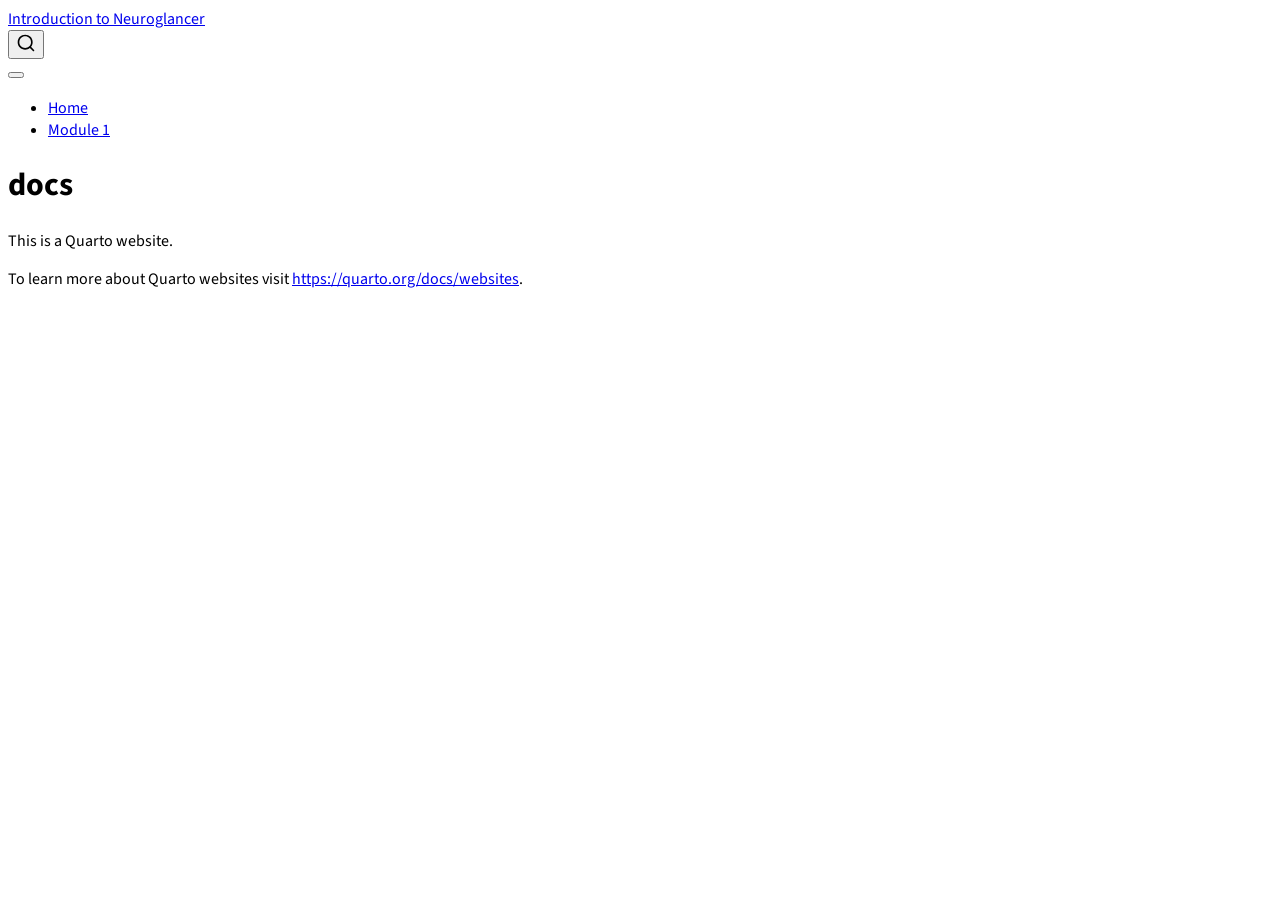
==== index.html @ 0a930d96 "Built site for gh-pages" ====
<!DOCTYPE html>
<html xmlns="http://www.w3.org/1999/xhtml" lang="en" xml:lang="en"><head>

<meta charset="utf-8">
<meta name="generator" content="quarto-1.9.38">

<meta name="viewport" content="width=device-width, initial-scale=1.0, user-scalable=yes">


<title>docs – Introduction to Neuroglancer</title>
<style>
/* Default styles provided by pandoc.
** See https://pandoc.org/MANUAL.html#variables-for-html for config info.
*/
code{white-space: pre-wrap;}
span.smallcaps{font-variant: small-caps;}
div.columns{display: flex; gap: min(4vw, 1.5em);}
div.column{flex: auto; overflow-x: auto;}
div.hanging-indent{margin-left: 1.5em; text-indent: -1.5em;}
ul.task-list{list-style: none;}
ul.task-list li input[type="checkbox"] {
  width: 0.8em;
  margin: 0 0.8em 0.2em -1em; /* quarto-specific, see https://github.com/quarto-dev/quarto-cli/issues/4556 */ 
  vertical-align: middle;
}
</style>


<script src="site_libs/quarto-nav/quarto-nav.js"></script>
<script src="site_libs/quarto-nav/headroom.min.js"></script>
<script src="site_libs/clipboard/clipboard.min.js"></script>
<script src="site_libs/quarto-search/autocomplete.umd.js"></script>
<script src="site_libs/quarto-search/fuse.min.js"></script>
<script src="site_libs/quarto-search/quarto-search.js"></script>
<meta name="quarto:offset" content="./">
<script src="site_libs/quarto-html/quarto.js" type="module"></script>
<script src="site_libs/quarto-html/tabsets/tabsets.js" type="module"></script>
<script src="site_libs/quarto-html/popper.min.js"></script>
<script src="site_libs/quarto-html/tippy.umd.min.js"></script>
<script src="site_libs/quarto-html/anchor.min.js"></script>
<link href="site_libs/quarto-html/tippy.css" rel="stylesheet">
<link href="site_libs/quarto-html/quarto-syntax-highlighting-15634bcf2e68342d4ad2dfa704d543f6.css" rel="stylesheet" id="quarto-text-highlighting-styles">
<script src="site_libs/bootstrap/bootstrap.min.js"></script>
<link href="site_libs/bootstrap/bootstrap-icons.css" rel="stylesheet">
<link href="site_libs/bootstrap/bootstrap-a0f9fd0d421825b736dc1bbcbcba2219.min.css" rel="stylesheet" append-hash="true" id="quarto-bootstrap" data-mode="light">
<script id="quarto-search-options" type="application/json">{
  "location": "navbar",
  "copy-button": false,
  "collapse-after": 3,
  "panel-placement": "end",
  "type": "overlay",
  "limit": 50,
  "keyboard-shortcut": [
    "f",
    "/",
    "s"
  ],
  "show-item-context": false,
  "language": {
    "search-no-results-text": "No results",
    "search-matching-documents-text": "matching documents",
    "search-copy-link-title": "Copy link to search",
    "search-hide-matches-text": "Hide additional matches",
    "search-more-match-text": "more match in this document",
    "search-more-matches-text": "more matches in this document",
    "search-clear-button-title": "Clear",
    "search-text-placeholder": "",
    "search-detached-cancel-button-title": "Cancel",
    "search-submit-button-title": "Submit",
    "search-label": "Search"
  }
}</script>


<link rel="stylesheet" href="styles.css">
</head>

<body class="nav-fixed quarto-light">

<div id="quarto-search-results"></div>
  <header id="quarto-header" class="headroom fixed-top">
    <nav class="navbar navbar-expand-lg " data-bs-theme="dark">
      <div class="navbar-container container-fluid">
      <div class="navbar-brand-container mx-auto">
    <a class="navbar-brand" href="./index.html">
    <span class="navbar-title">Introduction to Neuroglancer</span>
    </a>
  </div>
            <div id="quarto-search" class="" title="Search"></div>
          <button class="navbar-toggler" type="button" data-bs-toggle="collapse" data-bs-target="#navbarCollapse" aria-controls="navbarCollapse" role="menu" aria-expanded="false" aria-label="Toggle navigation" onclick="if (window.quartoToggleHeadroom) { window.quartoToggleHeadroom(); }">
  <span class="navbar-toggler-icon"></span>
</button>
          <div class="collapse navbar-collapse" id="navbarCollapse">
            <ul class="navbar-nav navbar-nav-scroll me-auto">
  <li class="nav-item">
    <a class="nav-link active" href="./index.html" aria-current="page"> 
<span class="menu-text">Home</span></a>
  </li>  
  <li class="nav-item">
    <a class="nav-link" href="./module-1.html"> 
<span class="menu-text">Module 1</span></a>
  </li>  
</ul>
          </div> <!-- /navcollapse -->
            <div class="quarto-navbar-tools">
</div>
      </div> <!-- /container-fluid -->
    </nav>
</header>
<!-- content -->
<div id="quarto-content" class="quarto-container page-columns page-rows-contents page-layout-article page-navbar">
<!-- sidebar -->
<!-- margin-sidebar -->
    <div id="quarto-margin-sidebar" class="sidebar margin-sidebar zindex-bottom">
        
    </div>
<!-- main -->
<main class="content" id="quarto-document-content">

<header id="title-block-header" class="quarto-title-block default">
<div class="quarto-title">
<h1 class="title">docs</h1>
</div>



<div class="quarto-title-meta">

    
  
    
  </div>
  


</header>


<p>This is a Quarto website.</p>
<p>To learn more about Quarto websites visit <a href="https://quarto.org/docs/websites" class="uri">https://quarto.org/docs/websites</a>.</p>



</main> <!-- /main -->
<script id="quarto-html-after-body" type="application/javascript">
  window.document.addEventListener("DOMContentLoaded", function (event) {
    const icon = "";
    const anchorJS = new window.AnchorJS();
    anchorJS.options = {
      placement: 'right',
      icon: icon
    };
    anchorJS.add('.anchored');
    const isCodeAnnotation = (el) => {
      for (const clz of el.classList) {
        if (clz.startsWith('code-annotation-')) {                     
          return true;
        }
      }
      return false;
    }
    const onCopySuccess = function(e) {
      // button target
      const button = e.trigger;
      // don't keep focus
      button.blur();
      // flash "checked"
      button.classList.add('code-copy-button-checked');
      var currentTitle = button.getAttribute("title");
      button.setAttribute("title", "Copied!");
      let tooltip;
      if (window.bootstrap) {
        button.setAttribute("data-bs-toggle", "tooltip");
        button.setAttribute("data-bs-placement", "left");
        button.setAttribute("data-bs-title", "Copied!");
        tooltip = new bootstrap.Tooltip(button, 
          { trigger: "manual", 
            customClass: "code-copy-button-tooltip",
            offset: [0, -8]});
        tooltip.show();    
      }
      setTimeout(function() {
        if (tooltip) {
          tooltip.hide();
          button.removeAttribute("data-bs-title");
          button.removeAttribute("data-bs-toggle");
          button.removeAttribute("data-bs-placement");
        }
        button.setAttribute("title", currentTitle);
        button.classList.remove('code-copy-button-checked');
      }, 1000);
      // clear code selection
      e.clearSelection();
    }
    const getTextToCopy = function(trigger) {
      const outerScaffold = trigger.parentElement.cloneNode(true);
      const codeEl = outerScaffold.querySelector('code');
      for (const childEl of codeEl.children) {
        if (isCodeAnnotation(childEl)) {
          childEl.remove();
        }
      }
      return codeEl.innerText;
    }
    const clipboard = new window.ClipboardJS('.code-copy-button:not([data-in-quarto-modal])', {
      text: getTextToCopy
    });
    clipboard.on('success', onCopySuccess);
    if (window.document.getElementById('quarto-embedded-source-code-modal')) {
      const clipboardModal = new window.ClipboardJS('.code-copy-button[data-in-quarto-modal]', {
        text: getTextToCopy,
        container: window.document.getElementById('quarto-embedded-source-code-modal')
      });
      clipboardModal.on('success', onCopySuccess);
    }
      var localhostRegex = new RegExp(/^(?:http|https):\/\/localhost\:?[0-9]*\//);
      var mailtoRegex = new RegExp(/^mailto:/);
        var filterRegex = new RegExp('/' + window.location.host + '/');
      var isInternal = (href) => {
          return filterRegex.test(href) || localhostRegex.test(href) || mailtoRegex.test(href);
      }
      // Inspect non-navigation links and adorn them if external
     var links = window.document.querySelectorAll('a[href]:not(.nav-link):not(.navbar-brand):not(.toc-action):not(.sidebar-link):not(.sidebar-item-toggle):not(.pagination-link):not(.no-external):not([aria-hidden]):not(.dropdown-item):not(.quarto-navigation-tool):not(.about-link)');
      for (var i=0; i<links.length; i++) {
        const link = links[i];
        if (!isInternal(link.href)) {
          // undo the damage that might have been done by quarto-nav.js in the case of
          // links that we want to consider external
          if (link.dataset.originalHref !== undefined) {
            link.href = link.dataset.originalHref;
          }
            // target, if specified
            link.setAttribute("target", "_blank");
            if (link.getAttribute("rel") === null) {
              link.setAttribute("rel", "noopener");
            }
        }
      }
    function tippyHover(el, contentFn, onTriggerFn, onUntriggerFn) {
      const config = {
        allowHTML: true,
        maxWidth: 500,
        delay: 100,
        arrow: false,
        appendTo: function(el) {
            return el.parentElement;
        },
        interactive: true,
        interactiveBorder: 10,
        theme: 'quarto',
        placement: 'bottom-start',
      };
      if (contentFn) {
        config.content = contentFn;
      }
      if (onTriggerFn) {
        config.onTrigger = onTriggerFn;
      }
      if (onUntriggerFn) {
        config.onUntrigger = onUntriggerFn;
      }
      window.tippy(el, config); 
    }
    const noterefs = window.document.querySelectorAll('a[role="doc-noteref"]');
    for (var i=0; i<noterefs.length; i++) {
      const ref = noterefs[i];
      tippyHover(ref, function() {
        // use id or data attribute instead here
        let href = ref.getAttribute('data-footnote-href') || ref.getAttribute('href');
        try { href = new URL(href).hash; } catch {}
        const id = href.replace(/^#\/?/, "");
        const note = window.document.getElementById(id);
        if (note) {
          return note.innerHTML;
        } else {
          return "";
        }
      });
    }
    const xrefs = window.document.querySelectorAll('a.quarto-xref');
    const processXRef = (id, note) => {
      // Strip column container classes
      const stripColumnClz = (el) => {
        el.classList.remove("page-full", "page-columns");
        if (el.children) {
          for (const child of el.children) {
            stripColumnClz(child);
          }
        }
      }
      stripColumnClz(note)
      if (id === null || id.startsWith('sec-')) {
        // Special case sections, only their first couple elements
        const container = document.createElement("div");
        if (note.children && note.children.length > 2) {
          container.appendChild(note.children[0].cloneNode(true));
          for (let i = 1; i < note.children.length; i++) {
            const child = note.children[i];
            if (child.tagName === "P" && child.innerText === "") {
              continue;
            } else {
              container.appendChild(child.cloneNode(true));
              break;
            }
          }
          if (window.Quarto?.typesetMath) {
            window.Quarto.typesetMath(container);
          }
          return container.innerHTML
        } else {
          if (window.Quarto?.typesetMath) {
            window.Quarto.typesetMath(note);
          }
          return note.innerHTML;
        }
      } else {
        // Remove any anchor links if they are present
        const anchorLink = note.querySelector('a.anchorjs-link');
        if (anchorLink) {
          anchorLink.remove();
        }
        if (window.Quarto?.typesetMath) {
          window.Quarto.typesetMath(note);
        }
        if (note.classList.contains("callout")) {
          return note.outerHTML;
        } else {
          return note.innerHTML;
        }
      }
    }
    for (var i=0; i<xrefs.length; i++) {
      const xref = xrefs[i];
      tippyHover(xref, undefined, function(instance) {
        instance.disable();
        let url = xref.getAttribute('href');
        let hash = undefined; 
        if (url.startsWith('#')) {
          hash = url;
        } else {
          try { hash = new URL(url).hash; } catch {}
        }
        if (hash) {
          const id = hash.replace(/^#\/?/, "");
          const note = window.document.getElementById(id);
          if (note !== null) {
            try {
              const html = processXRef(id, note.cloneNode(true));
              instance.setContent(html);
            } finally {
              instance.enable();
              instance.show();
            }
          } else {
            // See if we can fetch this
            fetch(url.split('#')[0])
            .then(res => res.text())
            .then(html => {
              const parser = new DOMParser();
              const htmlDoc = parser.parseFromString(html, "text/html");
              const note = htmlDoc.getElementById(id);
              if (note !== null) {
                const html = processXRef(id, note);
                instance.setContent(html);
              } 
            }).finally(() => {
              instance.enable();
              instance.show();
            });
          }
        } else {
          // See if we can fetch a full url (with no hash to target)
          // This is a special case and we should probably do some content thinning / targeting
          fetch(url)
          .then(res => res.text())
          .then(html => {
            const parser = new DOMParser();
            const htmlDoc = parser.parseFromString(html, "text/html");
            const note = htmlDoc.querySelector('main.content');
            if (note !== null) {
              // This should only happen for chapter cross references
              // (since there is no id in the URL)
              // remove the first header
              if (note.children.length > 0 && note.children[0].tagName === "HEADER") {
                note.children[0].remove();
              }
              const html = processXRef(null, note);
              instance.setContent(html);
            } 
          }).finally(() => {
            instance.enable();
            instance.show();
          });
        }
      }, function(instance) {
      });
    }
        let selectedAnnoteEl;
        const selectorForAnnotation = ( cell, annotation) => {
          let cellAttr = 'data-code-cell="' + cell + '"';
          let lineAttr = 'data-code-annotation="' +  annotation + '"';
          const selector = 'span[' + cellAttr + '][' + lineAttr + ']';
          return selector;
        }
        const selectCodeLines = (annoteEl) => {
          const doc = window.document;
          const targetCell = annoteEl.getAttribute("data-target-cell");
          const targetAnnotation = annoteEl.getAttribute("data-target-annotation");
          const annoteSpan = window.document.querySelector(selectorForAnnotation(targetCell, targetAnnotation));
          const lines = annoteSpan.getAttribute("data-code-lines").split(",");
          const lineIds = lines.map((line) => {
            return targetCell + "-" + line;
          })
          let top = null;
          let height = null;
          let parent = null;
          if (lineIds.length > 0) {
              //compute the position of the single el (top and bottom and make a div)
              const el = window.document.getElementById(lineIds[0]);
              top = el.offsetTop;
              height = el.offsetHeight;
              parent = el.parentElement.parentElement;
            if (lineIds.length > 1) {
              const lastEl = window.document.getElementById(lineIds[lineIds.length - 1]);
              const bottom = lastEl.offsetTop + lastEl.offsetHeight;
              height = bottom - top;
            }
            if (top !== null && height !== null && parent !== null) {
              // cook up a div (if necessary) and position it 
              let div = window.document.getElementById("code-annotation-line-highlight");
              if (div === null) {
                div = window.document.createElement("div");
                div.setAttribute("id", "code-annotation-line-highlight");
                div.style.position = 'absolute';
                parent.appendChild(div);
              }
              div.style.top = top - 2 + "px";
              div.style.height = height + 4 + "px";
              div.style.left = 0;
              let gutterDiv = window.document.getElementById("code-annotation-line-highlight-gutter");
              if (gutterDiv === null) {
                gutterDiv = window.document.createElement("div");
                gutterDiv.setAttribute("id", "code-annotation-line-highlight-gutter");
                gutterDiv.style.position = 'absolute';
                const codeCell = window.document.getElementById(targetCell);
                const gutter = codeCell.querySelector('.code-annotation-gutter');
                gutter.appendChild(gutterDiv);
              }
              gutterDiv.style.top = top - 2 + "px";
              gutterDiv.style.height = height + 4 + "px";
            }
            selectedAnnoteEl = annoteEl;
          }
        };
        const unselectCodeLines = () => {
          const elementsIds = ["code-annotation-line-highlight", "code-annotation-line-highlight-gutter"];
          elementsIds.forEach((elId) => {
            const div = window.document.getElementById(elId);
            if (div) {
              div.remove();
            }
          });
          selectedAnnoteEl = undefined;
        };
          // Handle positioning of the toggle
      window.addEventListener(
        "resize",
        throttle(() => {
          elRect = undefined;
          if (selectedAnnoteEl) {
            selectCodeLines(selectedAnnoteEl);
          }
        }, 10)
      );
      function throttle(fn, ms) {
      let throttle = false;
      let timer;
        return (...args) => {
          if(!throttle) { // first call gets through
              fn.apply(this, args);
              throttle = true;
          } else { // all the others get throttled
              if(timer) clearTimeout(timer); // cancel #2
              timer = setTimeout(() => {
                fn.apply(this, args);
                timer = throttle = false;
              }, ms);
          }
        };
      }
        // Attach click handler to the DT
        const annoteDls = window.document.querySelectorAll('dt[data-target-cell]');
        for (const annoteDlNode of annoteDls) {
          annoteDlNode.addEventListener('click', (event) => {
            const clickedEl = event.target;
            if (clickedEl !== selectedAnnoteEl) {
              unselectCodeLines();
              const activeEl = window.document.querySelector('dt[data-target-cell].code-annotation-active');
              if (activeEl) {
                activeEl.classList.remove('code-annotation-active');
              }
              selectCodeLines(clickedEl);
              clickedEl.classList.add('code-annotation-active');
            } else {
              // Unselect the line
              unselectCodeLines();
              clickedEl.classList.remove('code-annotation-active');
            }
          });
        }
    const findCites = (el) => {
      const parentEl = el.parentElement;
      if (parentEl) {
        const cites = parentEl.dataset.cites;
        if (cites) {
          return {
            el,
            cites: cites.split(' ')
          };
        } else {
          return findCites(el.parentElement)
        }
      } else {
        return undefined;
      }
    };
    var bibliorefs = window.document.querySelectorAll('a[role="doc-biblioref"]');
    for (var i=0; i<bibliorefs.length; i++) {
      const ref = bibliorefs[i];
      const citeInfo = findCites(ref);
      if (citeInfo) {
        tippyHover(citeInfo.el, function() {
          var popup = window.document.createElement('div');
          citeInfo.cites.forEach(function(cite) {
            var citeDiv = window.document.createElement('div');
            citeDiv.classList.add('hanging-indent');
            citeDiv.classList.add('csl-entry');
            var biblioDiv = window.document.getElementById('ref-' + cite);
            if (biblioDiv) {
              citeDiv.innerHTML = biblioDiv.innerHTML;
            }
            popup.appendChild(citeDiv);
          });
          return popup.innerHTML;
        });
      }
    }
  });
  </script>
</div> <!-- /content -->




</body></html>
---- site_libs/quarto-html/tippy.css ----
.tippy-box[data-animation=fade][data-state=hidden]{opacity:0}[data-tippy-root]{max-width:calc(100vw - 10px)}.tippy-box{position:relative;background-color:#333;color:#fff;border-radius:4px;font-size:14px;line-height:1.4;white-space:normal;outline:0;transition-property:transform,visibility,opacity}.tippy-box[data-placement^=top]>.tippy-arrow{bottom:0}.tippy-box[data-placement^=top]>.tippy-arrow:before{bottom:-7px;left:0;border-width:8px 8px 0;border-top-color:initial;transform-origin:center top}.tippy-box[data-placement^=bottom]>.tippy-arrow{top:0}.tippy-box[data-placement^=bottom]>.tippy-arrow:before{top:-7px;left:0;border-width:0 8px 8px;border-bottom-color:initial;transform-origin:center bottom}.tippy-box[data-placement^=left]>.tippy-arrow{right:0}.tippy-box[data-placement^=left]>.tippy-arrow:before{border-width:8px 0 8px 8px;border-left-color:initial;right:-7px;transform-origin:center left}.tippy-box[data-placement^=right]>.tippy-arrow{left:0}.tippy-box[data-placement^=right]>.tippy-arrow:before{left:-7px;border-width:8px 8px 8px 0;border-right-color:initial;transform-origin:center right}.tippy-box[data-inertia][data-state=visible]{transition-timing-function:cubic-bezier(.54,1.5,.38,1.11)}.tippy-arrow{width:16px;height:16px;color:#333}.tippy-arrow:before{content:"";position:absolute;border-color:transparent;border-style:solid}.tippy-content{position:relative;padding:5px 9px;z-index:1}
---- site_libs/quarto-html/quarto-syntax-highlighting-15634bcf2e68342d4ad2dfa704d543f6.css ----
/* quarto syntax highlight colors */
:root {
  --quarto-hl-ot-color: #003B4F;
  --quarto-hl-at-color: #657422;
  --quarto-hl-ss-color: #20794D;
  --quarto-hl-an-color: #5E5E5E;
  --quarto-hl-fu-color: #4758AB;
  --quarto-hl-st-color: #20794D;
  --quarto-hl-cf-color: #003B4F;
  --quarto-hl-op-color: #5E5E5E;
  --quarto-hl-er-color: #AD0000;
  --quarto-hl-bn-color: #AD0000;
  --quarto-hl-al-color: #AD0000;
  --quarto-hl-va-color: #111111;
  --quarto-hl-bu-color: inherit;
  --quarto-hl-ex-color: inherit;
  --quarto-hl-pp-color: #AD0000;
  --quarto-hl-in-color: #5E5E5E;
  --quarto-hl-vs-color: #20794D;
  --quarto-hl-wa-color: #5E5E5E;
  --quarto-hl-do-color: #5E5E5E;
  --quarto-hl-im-color: #00769E;
  --quarto-hl-ch-color: #20794D;
  --quarto-hl-dt-color: #AD0000;
  --quarto-hl-fl-color: #AD0000;
  --quarto-hl-co-color: #5E5E5E;
  --quarto-hl-cv-color: #5E5E5E;
  --quarto-hl-cn-color: #8f5902;
  --quarto-hl-sc-color: #5E5E5E;
  --quarto-hl-dv-color: #AD0000;
  --quarto-hl-kw-color: #003B4F;
}

/* other quarto variables */
:root {
  --quarto-font-monospace: SFMono-Regular, Menlo, Monaco, Consolas, "Liberation Mono", "Courier New", monospace;
}

/* syntax highlight based on Pandoc's rules */
pre > code.sourceCode > span {
  color: #003B4F;
}

code.sourceCode > span {
  color: #003B4F;
}

div.sourceCode,
div.sourceCode pre.sourceCode {
  color: #003B4F;
}

/* Normal */
code span {
  color: #003B4F;
}

/* Alert */
code span.al {
  color: #AD0000;
  font-style: inherit;
}

/* Annotation */
code span.an {
  color: #5E5E5E;
  font-style: inherit;
}

/* Attribute */
code span.at {
  color: #657422;
  font-style: inherit;
}

/* BaseN */
code span.bn {
  color: #AD0000;
  font-style: inherit;
}

/* BuiltIn */
code span.bu {
  font-style: inherit;
}

/* ControlFlow */
code span.cf {
  color: #003B4F;
  font-weight: bold;
  font-style: inherit;
}

/* Char */
code span.ch {
  color: #20794D;
  font-style: inherit;
}

/* Constant */
code span.cn {
  color: #8f5902;
  font-style: inherit;
}

/* Comment */
code span.co {
  color: #5E5E5E;
  font-style: inherit;
}

/* CommentVar */
code span.cv {
  color: #5E5E5E;
  font-style: italic;
}

/* Documentation */
code span.do {
  color: #5E5E5E;
  font-style: italic;
}

/* DataType */
code span.dt {
  color: #AD0000;
  font-style: inherit;
}

/* DecVal */
code span.dv {
  color: #AD0000;
  font-style: inherit;
}

/* Error */
code span.er {
  color: #AD0000;
  font-style: inherit;
}

/* Extension */
code span.ex {
  font-style: inherit;
}

/* Float */
code span.fl {
  color: #AD0000;
  font-style: inherit;
}

/* Function */
code span.fu {
  color: #4758AB;
  font-style: inherit;
}

/* Import */
code span.im {
  color: #00769E;
  font-style: inherit;
}

/* Information */
code span.in {
  color: #5E5E5E;
  font-style: inherit;
}

/* Keyword */
code span.kw {
  color: #003B4F;
  font-weight: bold;
  font-style: inherit;
}

/* Operator */
code span.op {
  color: #5E5E5E;
  font-style: inherit;
}

/* Other */
code span.ot {
  color: #003B4F;
  font-style: inherit;
}

/* Preprocessor */
code span.pp {
  color: #AD0000;
  font-style: inherit;
}

/* SpecialChar */
code span.sc {
  color: #5E5E5E;
  font-style: inherit;
}

/* SpecialString */
code span.ss {
  color: #20794D;
  font-style: inherit;
}

/* String */
code span.st {
  color: #20794D;
  font-style: inherit;
}

/* Variable */
code span.va {
  color: #111111;
  font-style: inherit;
}

/* VerbatimString */
code span.vs {
  color: #20794D;
  font-style: inherit;
}

/* Warning */
code span.wa {
  color: #5E5E5E;
  font-style: italic;
}

.prevent-inlining {
  content: "</";
}

/*# sourceMappingURL=f23921c56f73e400b49028c9186a1aa0.css.map */
---- styles.css ----
/* css styles */

/* import fonts */
@import url('https://fonts.googleapis.com/css2?family=Source+Sans+3:ital,wght@0,400;0,600;0,700;1,400;1,600&display=swap');

body {
  font-family: "Source Sans 3", system-ui, -apple-system, "Segoe UI", sans-serif;
}


/* Student-task callout (matches the PDF "task" box: warm tint + left accent bar,
   auto-numbered "Task N.") */
body { counter-reset: taskcounter; }
.task {
  background: #FAEEDA;
  border-left: 4px solid #BA7517;
  border-radius: 0;
  padding: 0.6rem 0.9rem;
  margin: 1rem 0;
  counter-increment: taskcounter;
}
.task > :first-child { margin-top: 0; }
.task > :last-child { margin-bottom: 0; }
.task > :first-child::before {
  content: "Task " counter(taskcounter) ". ";
  font-weight: 600;
}


/* all formats */

.print-only {
  display: none;
}
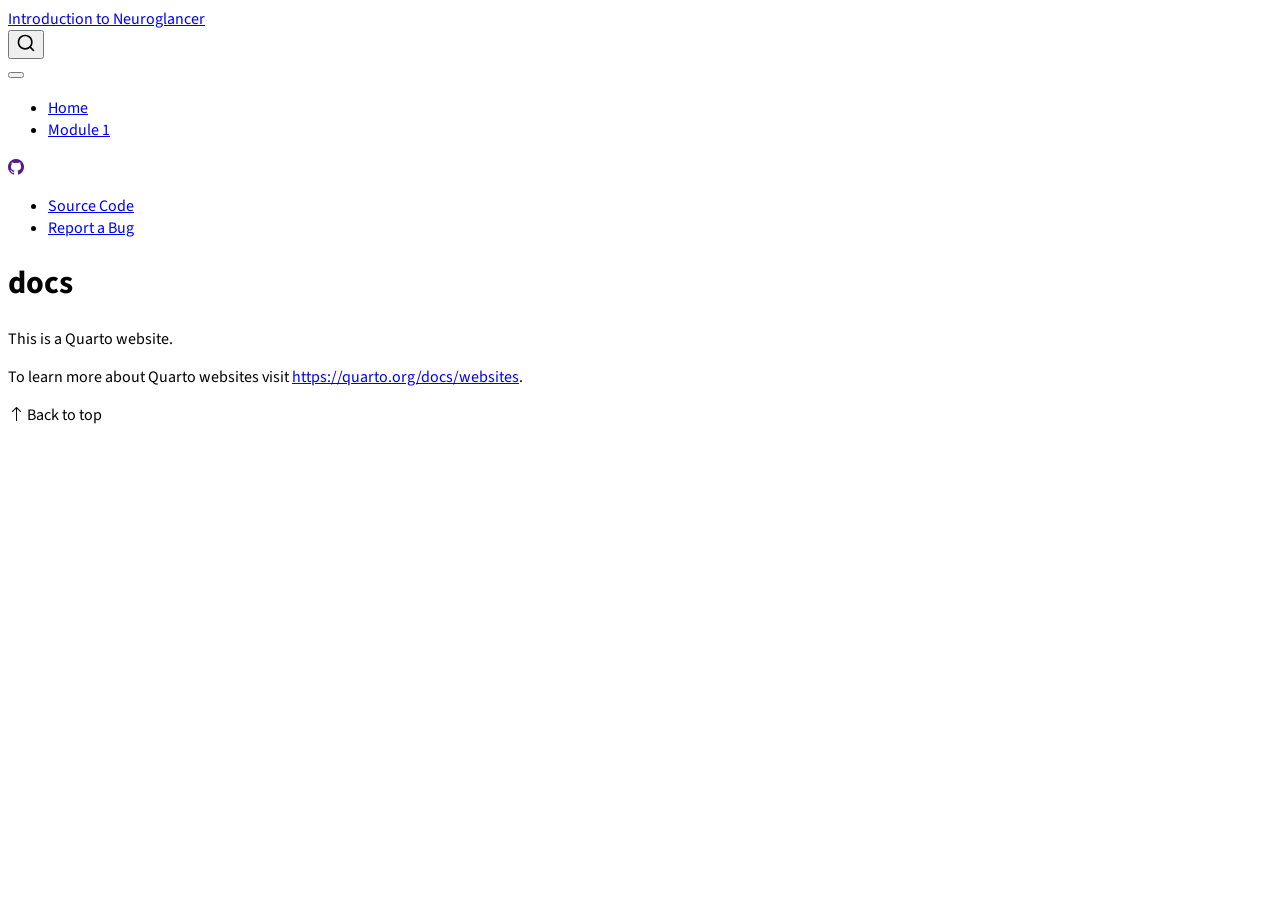
==== commit 0f2d21ae: "Built site for gh-pages" ====
--- a/index.html
+++ b/index.html
@@ -103,6 +103,21 @@
 </ul>
           </div> <!-- /navcollapse -->
             <div class="quarto-navbar-tools">
+    <div class="dropdown">
+      <a href="" title="" id="quarto-navigation-tool-dropdown-0" class="quarto-navigation-tool dropdown-toggle px-1" data-bs-toggle="dropdown" aria-expanded="false" role="link" aria-label=""><i class="bi bi-github"></i></a>
+      <ul class="dropdown-menu" aria-labelledby="quarto-navigation-tool-dropdown-0">
+          <li>
+            <a class="dropdown-item quarto-navbar-tools-item" href="https://github.com/AllenInstitute/Introduction_to_Neuroglancer">
+            Source Code
+            </a>
+          </li>
+          <li>
+            <a class="dropdown-item quarto-navbar-tools-item" href="https://github.com/AllenInstitute/Introduction_to_Neuroglancer/issues">
+            Report a Bug
+            </a>
+          </li>
+      </ul>
+    </div>
 </div>
       </div> <!-- /container-fluid -->
     </nav>
@@ -141,7 +156,7 @@
 
 
 
-</main> <!-- /main -->
+<a onclick="window.scrollTo(0, 0); return false;" role="button" id="quarto-back-to-top"><i class="bi bi-arrow-up"></i> Back to top</a></main> <!-- /main -->
 <script id="quarto-html-after-body" type="application/javascript">
   window.document.addEventListener("DOMContentLoaded", function (event) {
     const icon = "";
@@ -215,7 +230,7 @@
     }
       var localhostRegex = new RegExp(/^(?:http|https):\/\/localhost\:?[0-9]*\//);
       var mailtoRegex = new RegExp(/^mailto:/);
-        var filterRegex = new RegExp('/' + window.location.host + '/');
+        var filterRegex = new RegExp("https:\/\/AllenInstitute\.github\.io\/Introduction_to_Neuroglancer\/");
       var isInternal = (href) => {
           return filterRegex.test(href) || localhostRegex.test(href) || mailtoRegex.test(href);
       }
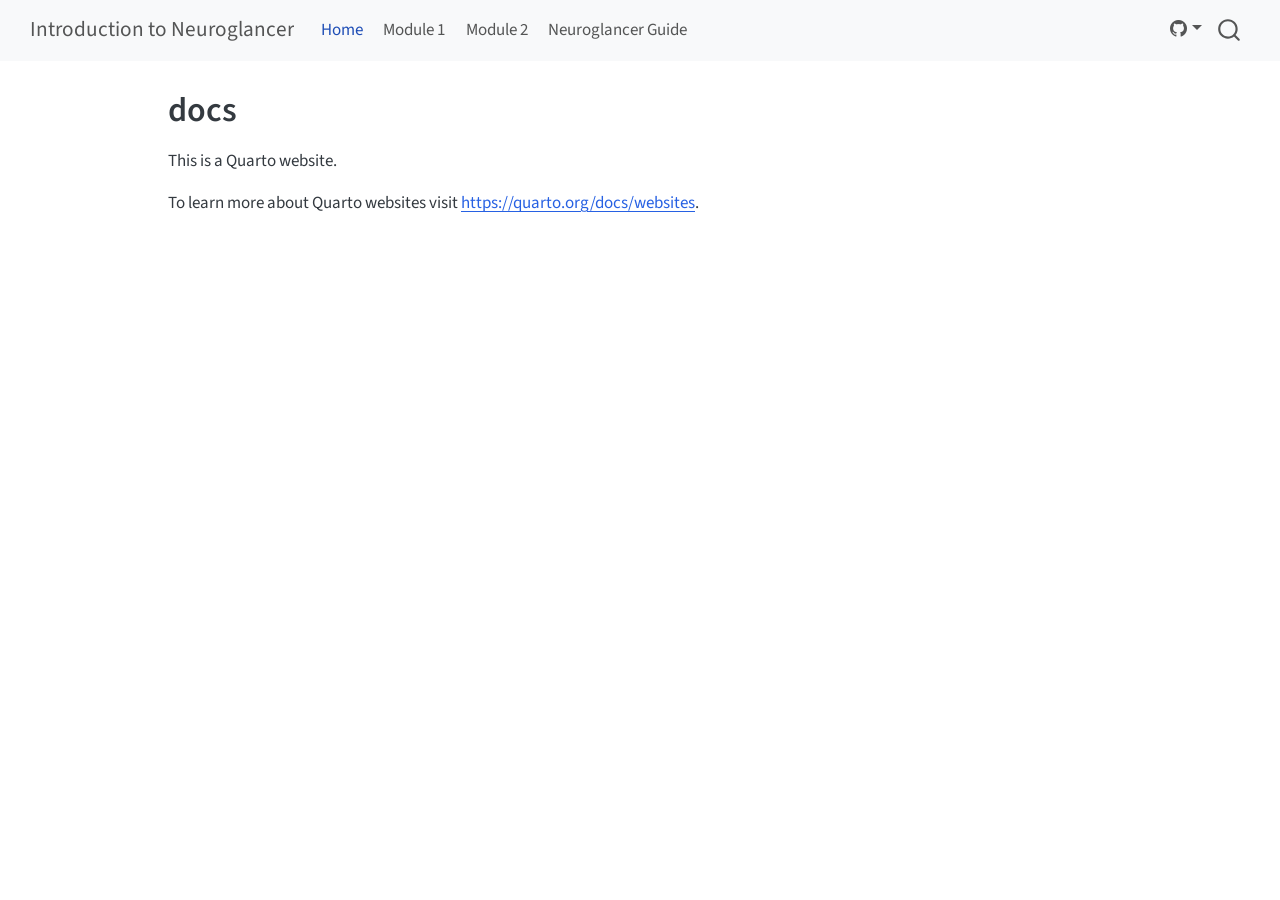
==== commit 54cd5584: "Built site for gh-pages" ====
--- a/index.html
+++ b/index.html
@@ -2,7 +2,7 @@
 <html xmlns="http://www.w3.org/1999/xhtml" lang="en" xml:lang="en"><head>
 
 <meta charset="utf-8">
-<meta name="generator" content="quarto-1.9.38">
+<meta name="generator" content="quarto-1.10.18">
 
 <meta name="viewport" content="width=device-width, initial-scale=1.0, user-scalable=yes">
 
@@ -12,10 +12,13 @@
 /* Default styles provided by pandoc.
 ** See https://pandoc.org/MANUAL.html#variables-for-html for config info.
 */
-code{white-space: pre-wrap;}
 span.smallcaps{font-variant: small-caps;}
-div.columns{display: flex; gap: min(4vw, 1.5em);}
-div.column{flex: auto; overflow-x: auto;}
+div.columns{display: flex; gap: 1.5em;}
+div.column{flex: auto;}
+@media screen {
+div.columns{gap: min(4vw, 1.5em);}
+div.column{overflow-x: auto;}
+}
 div.hanging-indent{margin-left: 1.5em; text-indent: -1.5em;}
 ul.task-list{list-style: none;}
 ul.task-list li input[type="checkbox"] {
@@ -39,10 +42,10 @@
 <script src="site_libs/quarto-html/tippy.umd.min.js"></script>
 <script src="site_libs/quarto-html/anchor.min.js"></script>
 <link href="site_libs/quarto-html/tippy.css" rel="stylesheet">
-<link href="site_libs/quarto-html/quarto-syntax-highlighting-15634bcf2e68342d4ad2dfa704d543f6.css" rel="stylesheet" id="quarto-text-highlighting-styles">
+<link href="site_libs/quarto-html/quarto-syntax-highlighting-64a204ab8560d761af7679ceaba22944.css" rel="stylesheet" id="quarto-text-highlighting-styles">
 <script src="site_libs/bootstrap/bootstrap.min.js"></script>
 <link href="site_libs/bootstrap/bootstrap-icons.css" rel="stylesheet">
-<link href="site_libs/bootstrap/bootstrap-a0f9fd0d421825b736dc1bbcbcba2219.min.css" rel="stylesheet" append-hash="true" id="quarto-bootstrap" data-mode="light">
+<link href="site_libs/bootstrap/bootstrap-172ba59bd5e0b52282274ba0c0cc16fc.min.css" rel="stylesheet" append-hash="true" id="quarto-bootstrap" data-mode="light">
 <script id="quarto-search-options" type="application/json">{
   "location": "navbar",
   "copy-button": false,
@@ -99,6 +102,14 @@
   <li class="nav-item">
     <a class="nav-link" href="./module-1.html"> 
 <span class="menu-text">Module 1</span></a>
+  </li>  
+  <li class="nav-item">
+    <a class="nav-link" href="./module-2.html"> 
+<span class="menu-text">Module 2</span></a>
+  </li>  
+  <li class="nav-item">
+    <a class="nav-link" href="./neuroglancer-guide/neuroglancer-guide.html"> 
+<span class="menu-text">Neuroglancer Guide</span></a>
   </li>  
 </ul>
           </div> <!-- /navcollapse -->
@@ -157,6 +168,532 @@
 
 
 <a onclick="window.scrollTo(0, 0); return false;" role="button" id="quarto-back-to-top"><i class="bi bi-arrow-up"></i> Back to top</a></main> <!-- /main -->
+<!-- Client-side student answers (serverless): persists to localStorage and
+
+     offers a floating Download / Copy panel. Nothing leaves the browser.
+
+
+
+     Authoring forms handled:
+
+       1.  shortcode -> <textarea class="answer-field">
+
+       2. Write-in tables          -> blank <td> cells become inputs. No markup
+
+          change needed. A cell that holds an element (e.g. an icon image) is
+
+          never treated as a blank, so icon/reference tables are left intact.
+
+          A column becomes a DROPDOWN if its header/label cell
+
+          ends with a brace list of options, separated by ";" or "|", e.g.
+
+              **Cell Body Layer** {Layer 1;Layer 2/3;Layer 4;Layer 5;Layer 6}
+
+          (";" needs no escaping in a table cell; if you use "|", escape it as \|
+
+          in a .qmd — in an .ipynb prefer ";" to avoid JSON backslash escaping.)
+
+
+
+     Export (Download all / Copy this page) rebuilds each answer table as a
+
+     Markdown table with the student's entries filled in, so it maps 1:1 back to
+
+     what they saw on the page. Wired site-wide via include-after-body (HTML only). -->
+
+<div id="answers-panel" class="answers-panel no-print" hidden="">
+
+  <span class="answers-panel-label">My answers</span>
+
+  <button type="button" id="answers-download" class="answers-btn">⬇ Download all</button>
+
+  <button type="button" id="answers-copy" class="answers-btn">⧉ Copy this page</button>
+
+  <span id="answers-status" class="answers-status" aria-live="polite"></span>
+
+</div>
+
+<script>
+
+(function () {
+
+  "use strict";
+
+  var NS = "introng:";                   // value keys:  introng:<path>::<id>
+
+  var META = "introng:meta:";            // structure:   introng:meta:<path>
+
+  var pageKey = location.pathname;
+
+  var pageTitle = (document.title || pageKey)
+
+    .replace(/\s*[–—|-]\s*Introduction to Neuroglancer.*$/i, "").trim() || pageKey;
+
+
+
+  function lsGet(k) { try { return localStorage.getItem(k); } catch (e) { return null; } }
+
+  function lsSet(k, v) { try { localStorage.setItem(k, v); } catch (e) {} }
+
+  function keyFor(id) { return NS + pageKey + "::" + id; }
+
+  function esc(s) { return String(s == null ? "" : s).replace(/\s+/g, " ").replace(/\|/g, "\\|").trim(); }
+
+
+
+  var fields = [];        // {el, id, prompt} — everything autosaved/restored
+
+  var liveTables = [];    // current page, DOM-resolved: {title, headers, rows:[[cell]]}
+
+  var liveTextareas = []; // current page: {el, prompt}
+
+
+
+  function wireSave(el, id, prompt) {
+
+    function save() { lsSet(keyFor(id), JSON.stringify({ v: el.value, p: prompt, page: pageKey, title: pageTitle })); }
+
+    el.addEventListener("input", save);
+
+    el.addEventListener("change", save);
+
+  }
+
+
+
+  // ---- 1. Textarea widgets from  ------------------------------
+
+  Array.prototype.slice.call(document.querySelectorAll(".answer-field")).forEach(function (el) {
+
+    var promptEl = el.previousElementSibling;
+
+    var prompt = promptEl ? promptEl.textContent.trim() : el.getAttribute("data-answer-id");
+
+    fields.push({ el: el, id: el.getAttribute("data-answer-id"), prompt: prompt });
+
+    liveTextareas.push({ el: el, prompt: prompt });
+
+  });
+
+
+
+  // ---- 2. Write-in tables ---------------------------------------------------
+
+  function nearestHeading(node) {
+
+    var cur = node;
+
+    while (cur && cur !== document.body) {
+
+      var sib = cur.previousElementSibling;
+
+      while (sib) {
+
+        if (/^H[1-6]$/.test(sib.tagName)) { return sib.textContent.trim(); }
+
+        var h = sib.querySelector && sib.querySelector("h1,h2,h3,h4,h5,h6");
+
+        if (h) { return h.textContent.trim(); }
+
+        sib = sib.previousElementSibling;
+
+      }
+
+      cur = cur.parentNode;
+
+    }
+
+    return "";
+
+  }
+
+
+
+  var main = document.querySelector("main") || document.body;
+
+  var tIdx = 0;
+
+  Array.prototype.slice.call(main.querySelectorAll("table")).forEach(function (table) {
+
+    var bodyRows = Array.prototype.slice.call(table.querySelectorAll("tbody tr"));
+
+    if (!bodyRows.length) { return; }
+
+    var hasBlank = bodyRows.some(function (tr) {
+
+      return Array.prototype.slice.call(tr.children).some(function (td) {
+
+        return td.tagName === "TD" && !td.textContent.trim() && !td.querySelector("*");
+
+      });
+
+    });
+
+    if (!hasBlank) { return; }                      // not an answer table
+
+
+
+    // Label row = real <thead> if it has text, else the first body row.
+
+    var headCells = Array.prototype.slice.call(table.querySelectorAll("thead th, thead td"));
+
+    var usedThead = headCells.map(function (c) { return c.textContent.trim(); }).join("") !== "";
+
+    var labelCells = usedThead ? headCells : Array.prototype.slice.call(bodyRows[0].children);
+
+    var dataRows = usedThead ? bodyRows : bodyRows.slice(1);
+
+
+
+    // Parse "{a;b;c}" (or "a|b|c") option lists out of each label cell; strip from display.
+
+    var colOptions = labelCells.map(function (cell) {
+
+      var m = /\{([^}]*)\}\s*$/.exec(cell.textContent);
+
+      if (!m) { return null; }
+
+      cell.innerHTML = cell.innerHTML.replace(/\s*\{[^}]*\}\s*$/, "");
+
+      return m[1].split(/[;|]/).map(function (s) { return s.trim(); }).filter(Boolean);
+
+    });
+
+    var headers = labelCells.map(function (c) { return c.textContent.trim(); });
+
+    var section = nearestHeading(table);
+
+    var myIdx = tIdx++;
+
+
+
+    var liveRows = [];
+
+    dataRows.forEach(function (tr, ri) {
+
+      var rowCells = [];
+
+      var rowLabel = tr.children[0] ? tr.children[0].textContent.trim() : "";
+
+      Array.prototype.slice.call(tr.children).forEach(function (td, ci) {
+
+        if (td.tagName !== "TD" || td.textContent.trim() || td.querySelector("*")) {
+
+          rowCells.push({ text: td.textContent.trim() });
+
+          return;
+
+        }
+
+        var id = "t" + myIdx + "r" + ri + "c" + ci;
+
+        var prompt = (section ? section + " — " : "") + (headers[ci] || "col " + (ci + 1)) +
+
+                     (rowLabel && ci > 0 ? " (" + rowLabel + ")" : "");
+
+        var el;
+
+        if (colOptions[ci]) {
+
+          el = document.createElement("select");
+
+          var blank = document.createElement("option");
+
+          blank.value = ""; blank.textContent = "—"; el.appendChild(blank);
+
+          colOptions[ci].forEach(function (o) {
+
+            var op = document.createElement("option"); op.value = o; op.textContent = o; el.appendChild(op);
+
+          });
+
+        } else {
+
+          el = document.createElement("input"); el.type = "text";
+
+        }
+
+        el.className = "answer-cell";
+
+        el.setAttribute("data-answer-id", id);
+
+        el.setAttribute("aria-label", prompt);
+
+        td.textContent = "";
+
+        td.appendChild(el);
+
+        fields.push({ el: el, id: id, prompt: prompt });
+
+        rowCells.push({ el: el });
+
+      });
+
+      liveRows.push(rowCells);
+
+    });
+
+    liveTables.push({ title: section, headers: headers, rows: liveRows });
+
+  });
+
+
+
+  var panel = document.getElementById("answers-panel");
+
+  if (!fields.length) { return; }
+
+  if (panel) { panel.hidden = false; }
+
+
+
+  // ---- restore saved values + wire autosave; write page structure to storage -
+
+  fields.forEach(function (f) {
+
+    var raw = lsGet(keyFor(f.id));
+
+    if (raw) {
+
+      try { var o = JSON.parse(raw); if (o && typeof o.v === "string") { f.el.value = o.v; } }
+
+      catch (e) { f.el.value = raw; }
+
+    }
+
+    wireSave(f.el, f.id, f.prompt);
+
+  });
+
+
+
+  // Serializable structure so "Download all" can rebuild tables for any visited page.
+
+  lsSet(META + pageKey, JSON.stringify({
+
+    title: pageTitle,
+
+    tables: liveTables.map(function (t) {
+
+      return {
+
+        title: t.title, headers: t.headers,
+
+        rows: t.rows.map(function (r) {
+
+          return r.map(function (c) { return c.el ? { i: c.el.getAttribute("data-answer-id") } : { s: c.text }; });
+
+        })
+
+      };
+
+    }),
+
+    textareas: liveTextareas.map(function (t) { return { id: t.el.getAttribute("data-answer-id"), prompt: t.prompt }; })
+
+  }));
+
+
+
+  // ---- export ----------------------------------------------------------------
+
+  function valFor(path, id) {
+
+    try { var r = lsGet(NS + path + "::" + id); if (!r) { return ""; } var o = JSON.parse(r); return (o && o.v) || ""; }
+
+    catch (e) { return ""; }
+
+  }
+
+  function tableMd(headers, rows) {                  // rows: array of resolved strings
+
+    var out = [];
+
+    out.push("| " + headers.map(esc).join(" | ") + " |");
+
+    out.push("|" + headers.map(function () { return " --- "; }).join("|") + "|");
+
+    rows.forEach(function (r) { out.push("| " + r.map(esc).join(" | ") + " |"); });
+
+    out.push("");
+
+    return out;
+
+  }
+
+  function heading(out, title, state) {              // print "### title" only when it changes
+
+    if (title && title !== state.last) { out.push("### " + title, ""); state.last = title; }
+
+  }
+
+
+
+  // Current page straight from the DOM (works even if storage is blocked).
+
+  function currentPageMd() {
+
+    var out = ["## " + pageTitle, ""], state = { last: "" };
+
+    liveTables.forEach(function (t) {
+
+      heading(out, t.title, state);
+
+      var rows = t.rows.map(function (r) { return r.map(function (c) { return c.el ? c.el.value : c.text; }); });
+
+      out = out.concat(tableMd(t.headers, rows));
+
+    });
+
+    liveTextareas.forEach(function (t) { if (t.el.value.trim()) { out.push("**" + t.prompt + "**", "", t.el.value, ""); } });
+
+    return out;
+
+  }
+
+
+
+  // Any page, rebuilt from its stored structure + values.
+
+  function storedPageMd(path, title) {
+
+    var m; try { m = JSON.parse(lsGet(META + path)); } catch (e) { m = null; }
+
+    var out = ["## " + title, ""], state = { last: "" };
+
+    if (!m) { return out; }
+
+    (m.tables || []).forEach(function (tb) {
+
+      heading(out, tb.title, state);
+
+      var rows = tb.rows.map(function (r) { return r.map(function (c) { return c.s != null ? c.s : valFor(path, c.i); }); });
+
+      out = out.concat(tableMd(tb.headers, rows));
+
+    });
+
+    (m.textareas || []).forEach(function (t) { var v = valFor(path, t.id); if (v && v.trim()) { out.push("**" + t.prompt + "**", "", v, ""); } });
+
+    return out;
+
+  }
+
+
+
+  function pagesWithData() {
+
+    var set = {};
+
+    try {
+
+      for (var i = 0; i < localStorage.length; i++) {
+
+        var k = localStorage.key(i);
+
+        if (k.indexOf(META) === 0 || k.indexOf(NS) !== 0) { continue; }
+
+        var rest = k.slice(NS.length), at = rest.indexOf("::");
+
+        if (at < 0) { continue; }
+
+        var o; try { o = JSON.parse(localStorage.getItem(k)); } catch (e) { continue; }
+
+        if (!o || !o.v || !o.v.trim()) { continue; }
+
+        set[rest.slice(0, at)] = o.title || rest.slice(0, at);
+
+      }
+
+    } catch (e) {}
+
+    return set;
+
+  }
+
+
+
+  function header() { return ["# Introduction to Neuroglancer — my answers", "", "_Exported " + new Date().toLocaleString() + "_", ""]; }
+
+
+
+  function downloadAllMd() {
+
+    var pages = pagesWithData(), paths = Object.keys(pages);
+
+    var out = header();
+
+    if (!paths.length) { return out.join("\n") + "\n\n(No answers recorded yet.)\n"; }
+
+    paths.sort().forEach(function (p) {
+
+      out = out.concat(p === pageKey ? currentPageMd() : storedPageMd(p, pages[p]));
+
+    });
+
+    return out.join("\n") + "\n";
+
+  }
+
+
+
+  function flash(msg) {
+
+    var s = document.getElementById("answers-status");
+
+    if (!s) { return; }
+
+    s.textContent = msg;
+
+    setTimeout(function () { s.textContent = ""; }, 2500);
+
+  }
+
+  function download(text) {
+
+    var blob = new Blob([text], { type: "text/markdown;charset=utf-8" });
+
+    var url = URL.createObjectURL(blob), a = document.createElement("a");
+
+    a.href = url; a.download = "introduction-to-neuroglancer-answers-" + new Date().toISOString().slice(0, 10) + ".md";
+
+    document.body.appendChild(a); a.click(); document.body.removeChild(a);
+
+    setTimeout(function () { URL.revokeObjectURL(url); }, 1000);
+
+  }
+
+
+
+  var dl = document.getElementById("answers-download");
+
+  if (dl) { dl.addEventListener("click", function () { download(downloadAllMd()); flash("Downloaded ✓"); }); }
+
+
+
+  var cp = document.getElementById("answers-copy");
+
+  if (cp) {
+
+    cp.addEventListener("click", function () {
+
+      var text = header().concat(currentPageMd()).join("\n") + "\n";
+
+      if (navigator.clipboard && navigator.clipboard.writeText) {
+
+        navigator.clipboard.writeText(text).then(function () { flash("Copied this page ✓"); }, function () { flash("Copy failed — use Download"); });
+
+      } else { flash("Copy unsupported — use Download"); }
+
+    });
+
+  }
+
+})();
+
+</script>
+
 <script id="quarto-html-after-body" type="application/javascript">
   window.document.addEventListener("DOMContentLoaded", function (event) {
     const icon = "";
--- a/site_libs/quarto-html/quarto-syntax-highlighting-64a204ab8560d761af7679ceaba22944.css
+++ b/site_libs/quarto-html/quarto-syntax-highlighting-64a204ab8560d761af7679ceaba22944.css
@@ -0,0 +1,236 @@
+/* quarto syntax highlight colors */
+:root {
+  --quarto-hl-ot-color: #003B4F;
+  --quarto-hl-at-color: #657422;
+  --quarto-hl-ss-color: #20794D;
+  --quarto-hl-an-color: #5E5E5E;
+  --quarto-hl-fu-color: #4758AB;
+  --quarto-hl-st-color: #20794D;
+  --quarto-hl-cf-color: #003B4F;
+  --quarto-hl-op-color: #5E5E5E;
+  --quarto-hl-er-color: #AD0000;
+  --quarto-hl-bn-color: #AD0000;
+  --quarto-hl-al-color: #AD0000;
+  --quarto-hl-va-color: #111111;
+  --quarto-hl-bu-color: inherit;
+  --quarto-hl-ex-color: inherit;
+  --quarto-hl-pp-color: #AD0000;
+  --quarto-hl-in-color: #5E5E5E;
+  --quarto-hl-vs-color: #20794D;
+  --quarto-hl-wa-color: #5E5E5E;
+  --quarto-hl-do-color: #5E5E5E;
+  --quarto-hl-im-color: #00769E;
+  --quarto-hl-ch-color: #20794D;
+  --quarto-hl-dt-color: #AD0000;
+  --quarto-hl-fl-color: #AD0000;
+  --quarto-hl-co-color: #5E5E5E;
+  --quarto-hl-cv-color: #5E5E5E;
+  --quarto-hl-cn-color: #8f5902;
+  --quarto-hl-sc-color: #5E5E5E;
+  --quarto-hl-dv-color: #AD0000;
+  --quarto-hl-kw-color: #003B4F;
+}
+
+/* other quarto variables */
+:root {
+  --quarto-font-monospace: SFMono-Regular, Menlo, Monaco, Consolas, "Liberation Mono", "Courier New", monospace;
+}
+
+/* syntax highlight based on Pandoc's rules */
+pre > code.sourceCode > span {
+  color: #003B4F;
+}
+
+code.sourceCode > span {
+  color: #003B4F;
+}
+
+div.sourceCode,
+div.sourceCode pre.sourceCode {
+  color: #003B4F;
+}
+
+/* Normal */
+code span {
+  color: #003B4F;
+}
+
+/* Alert */
+code span.al {
+  color: #AD0000;
+  font-style: inherit;
+}
+
+/* Annotation */
+code span.an {
+  color: #5E5E5E;
+  font-style: inherit;
+}
+
+/* Attribute */
+code span.at {
+  color: #657422;
+  font-style: inherit;
+}
+
+/* BaseN */
+code span.bn {
+  color: #AD0000;
+  font-style: inherit;
+}
+
+/* BuiltIn */
+code span.bu {
+  font-style: inherit;
+}
+
+/* ControlFlow */
+code span.cf {
+  color: #003B4F;
+  font-weight: bold;
+  font-style: inherit;
+}
+
+/* Char */
+code span.ch {
+  color: #20794D;
+  font-style: inherit;
+}
+
+/* Constant */
+code span.cn {
+  color: #8f5902;
+  font-style: inherit;
+}
+
+/* Comment */
+code span.co {
+  color: #5E5E5E;
+  font-style: inherit;
+}
+
+/* CommentVar */
+code span.cv {
+  color: #5E5E5E;
+  font-style: italic;
+}
+
+/* Documentation */
+code span.do {
+  color: #5E5E5E;
+  font-style: italic;
+}
+
+/* DataType */
+code span.dt {
+  color: #AD0000;
+  font-style: inherit;
+}
+
+/* DecVal */
+code span.dv {
+  color: #AD0000;
+  font-style: inherit;
+}
+
+/* Error */
+code span.er {
+  color: #AD0000;
+  font-style: inherit;
+}
+
+/* Extension */
+code span.ex {
+  font-style: inherit;
+}
+
+/* Float */
+code span.fl {
+  color: #AD0000;
+  font-style: inherit;
+}
+
+/* Function */
+code span.fu {
+  color: #4758AB;
+  font-style: inherit;
+}
+
+/* Import */
+code span.im {
+  color: #00769E;
+  font-style: inherit;
+}
+
+/* Information */
+code span.in {
+  color: #5E5E5E;
+  font-style: inherit;
+}
+
+/* Keyword */
+code span.kw {
+  color: #003B4F;
+  font-weight: bold;
+  font-style: inherit;
+}
+
+/* Operator */
+code span.op {
+  color: #5E5E5E;
+  font-style: inherit;
+}
+
+/* Other */
+code span.ot {
+  color: #003B4F;
+  font-style: inherit;
+}
+
+/* Preprocessor */
+code span.pp {
+  color: #AD0000;
+  font-style: inherit;
+}
+
+/* SpecialChar */
+code span.sc {
+  color: #5E5E5E;
+  font-style: inherit;
+}
+
+/* SpecialString */
+code span.ss {
+  color: #20794D;
+  font-style: inherit;
+}
+
+/* String */
+code span.st {
+  color: #20794D;
+  font-style: inherit;
+}
+
+/* Variable */
+code span.va {
+  color: #111111;
+  font-style: inherit;
+}
+
+/* VerbatimString */
+code span.vs {
+  color: #20794D;
+  font-style: inherit;
+}
+
+/* Warning */
+code span.wa {
+  color: #5E5E5E;
+  font-style: italic;
+}
+
+.prevent-inlining {
+  content: "</";
+}
+
+/*# sourceMappingURL=9d8d5bb603a83b8298b89080a598c93b.css.map */
--- a/styles.css
+++ b/styles.css
@@ -27,6 +27,78 @@
 }
 
 
+/* ---- Student answer widgets (client-side, serverless) ---- */
+/* Blank write-in table cells become these inputs (HTML only). */
+.answer-cell {
+  width: 100%;
+  box-sizing: border-box;
+  border: none;
+  border-bottom: 1px solid #E0C089;
+  background: #FFFDF8;
+  padding: 0.3rem 0.35rem;
+  font: inherit;
+}
+.answer-cell:focus {
+  outline: none;
+  background: #fff;
+  border-bottom-color: #BA7517;
+  box-shadow: inset 0 -1px 0 #BA7517;
+}
+/* Textarea widgets from the {{< answer >}} shortcode (if used). */
+.answer-box { margin: 0.5rem 0 1.25rem; }
+.answer-prompt {
+  display: block;
+  font-weight: 600;
+  font-size: 0.9rem;
+  color: #7a4d0f;
+  margin-bottom: 0.3rem;
+}
+.answer-field {
+  width: 100%;
+  box-sizing: border-box;
+  border: 1px solid #E0C089;
+  border-radius: 4px;
+  background: #FFFDF8;
+  padding: 0.5rem 0.6rem;
+  font: inherit;
+  resize: vertical;
+}
+.answer-field:focus {
+  outline: none;
+  border-color: #BA7517;
+  box-shadow: 0 0 0 2px rgba(186, 117, 23, 0.2);
+}
+
+/* Floating export panel (only shown on pages that have answer fields) */
+.answers-panel {
+  position: fixed;
+  right: 1rem;
+  bottom: 1rem;
+  z-index: 1050;
+  display: flex;
+  align-items: center;
+  gap: 0.4rem;
+  background: #fff;
+  border: 1px solid #BA7517;
+  border-radius: 6px;
+  padding: 0.4rem 0.6rem;
+  box-shadow: 0 2px 10px rgba(0, 0, 0, 0.15);
+  font-size: 0.85rem;
+}
+.answers-panel-label { font-weight: 600; color: #7a4d0f; margin-right: 0.2rem; }
+.answers-btn {
+  border: 1px solid #BA7517;
+  background: #FAEEDA;
+  color: #7a4d0f;
+  border-radius: 4px;
+  padding: 0.25rem 0.55rem;
+  cursor: pointer;
+  font: inherit;
+}
+.answers-btn:hover { background: #f3ddb5; }
+.answers-status { color: #2e7d32; min-width: 6ch; }
+
+
 /* all formats */
 
 .print-only {
